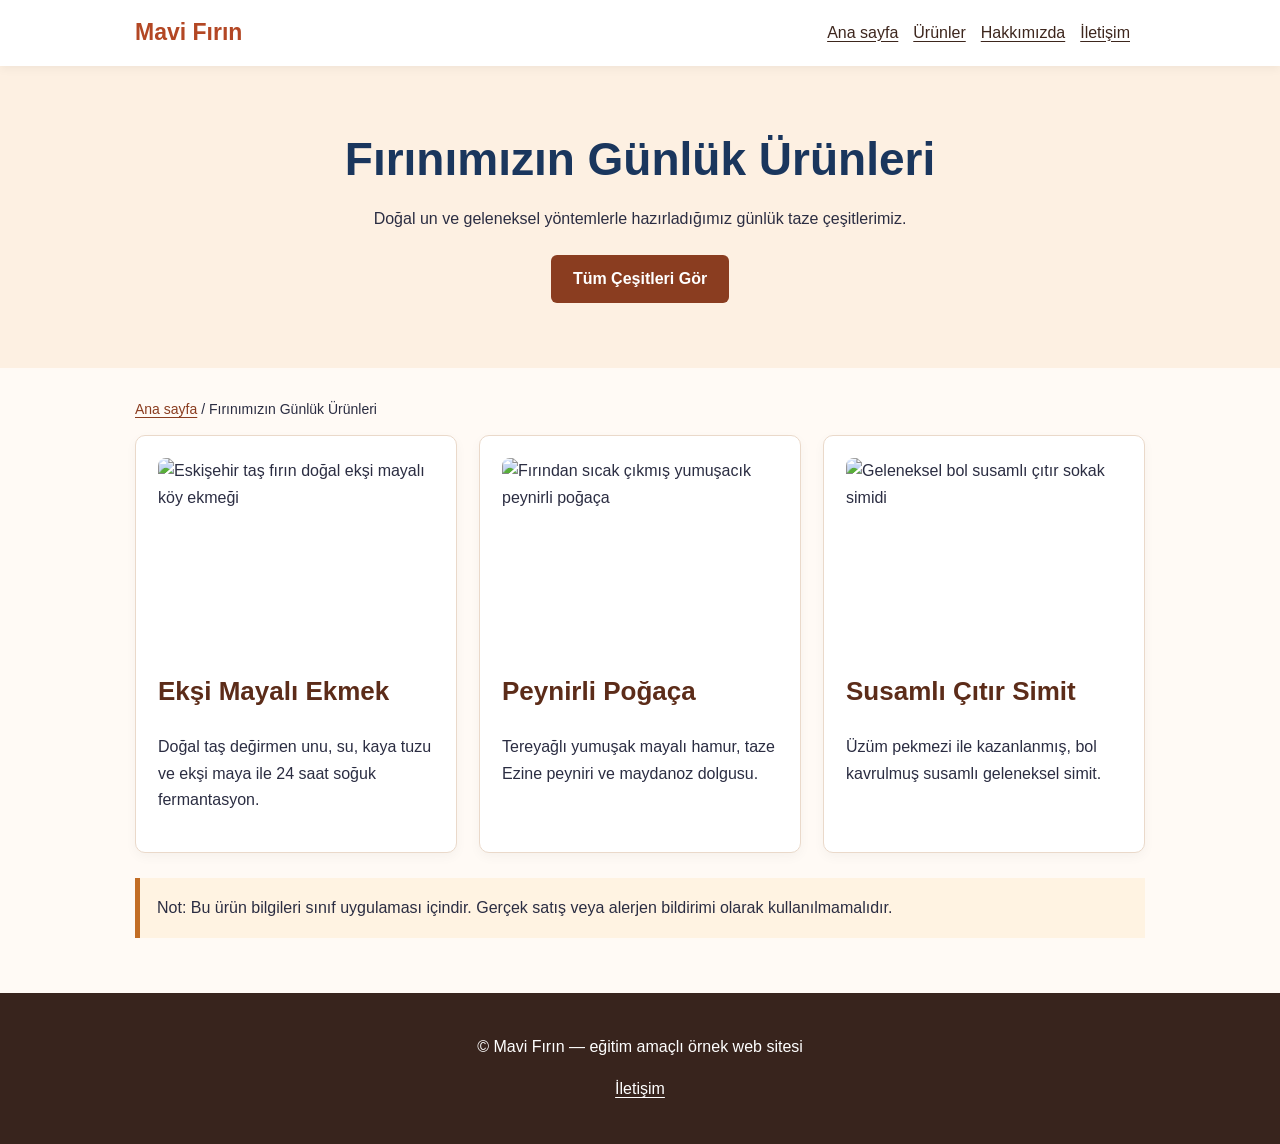
==== urunler.html @ 82b02103 "feat: Mavi Fırın web sitesi ve SEO geliştirmeleri (sewalaksu)" ====
<!doctype html>
<html lang="tr">

<head>
    <meta charset="utf-8">
    <meta name="viewport" content="width=device-width, initial-scale=1">
    <title>Ekmek ve Fırın Çeşitlerimiz | Mavi Fırın Eskişehir</title>
    <meta name="description"
        content="Mavi Fırın taş fırınından çıkan ekşi mayalı köy ekmeği, sıcacık peynirli poğaça ve susamlı simit çeşitleri. İçerikler ve günlük lezzetler burada.">
    <link rel="stylesheet" href="style.css">
    <!-- 8. hafta: Google etiketini Analytics arayüzünden alıp BURAYA yerleştirin; gerçek kimlik yazın. -->
</head>

<body>
    <header>
        <nav aria-label="Ana menü"><a href="index.html" class="brand">Mavi Fırın</a>
            <div><a href="index.html">Ana sayfa</a><a href="urunler.html">Ürünler</a><a
                    href="hakkimizda.html">Hakkımızda</a><a href="iletisim.html">İletişim</a></div>
        </nav>
    </header>
    <section class="hero">
        <h1>Fırınımızın Günlük Ürünleri</h1>
        <p>Doğal un ve geleneksel yöntemlerle hazırladığımız günlük taze çeşitlerimiz.</p>
        <a class="btn" href="urunler.html">Tüm Çeşitleri Gör</a>
    </section>
    <main>
        <p class="crumb"><a href="index.html">Ana sayfa</a> / Fırınımızın Günlük Ürünleri</p>
        <div class="cards">
            <article class="card">
                <img src="images/eksi-mayali-ekmek.jpg" alt="Eskişehir taş fırın doğal ekşi mayalı köy ekmeği" width="400" height="300" loading="lazy">
                <h2>Ekşi Mayalı Ekmek</h2>
                <p>Doğal taş değirmen unu, su, kaya tuzu ve ekşi maya ile 24 saat soğuk fermantasyon.</p>
            </article>
            <article class="card">
                <img src="images/peynirli-pogaca.jpg" alt="Fırından sıcak çıkmış yumuşacık peynirli poğaça" width="400" height="300" loading="lazy">
                <h2>Peynirli Poğaça</h2>
                <p>Tereyağlı yumuşak mayalı hamur, taze Ezine peyniri ve maydanoz dolgusu.</p>
            </article>
            <article class="card">
                <img src="images/simit.jpg" alt="Geleneksel bol susamlı çıtır sokak simidi" width="400" height="300" loading="lazy">
                <h2>Susamlı Çıtır Simit</h2>
                <p>Üzüm pekmezi ile kazanlanmış, bol kavrulmuş susamlı geleneksel simit.</p>
            </article>
        </div>
        <p class="notice">Not: Bu ürün bilgileri sınıf uygulaması içindir. Gerçek satış veya alerjen bildirimi olarak kullanılmamalıdır.</p>
    </main>
    <footer>
        <p>© Mavi Fırın — eğitim amaçlı örnek web sitesi</p>
        <p><a href="iletisim.html">İletişim</a></p>
    </footer>
</body>

</html>
---- style.css ----
* {
    box-sizing: border-box;
}

body {
    margin: 0;
    font-family: Arial, Helvetica, sans-serif;
    color: #2b2d42;
    line-height: 1.65;
    background: #fffaf5;
}

header {
    background: #ffffff;
    box-shadow: 0 2px 10px rgba(0, 0, 0, 0.06);
    position: sticky;
    top: 0;
    z-index: 100;
}

nav {
    max-width: 1050px;
    margin: auto;
    display: flex;
    justify-content: space-between;
    align-items: center;
    gap: 18px;
    padding: 14px 20px;
    flex-wrap: wrap;
}

nav a {
    color: #3d261d;
    margin-right: 15px;
}

nav a:hover,
nav a:focus {
    text-decoration: underline;
}

.brand {
    font-weight: 800;
    font-size: 23px;
    color: #b34724;
    text-decoration: none;
}

.brand:hover,
.brand:focus {
    text-decoration: none;
    opacity: 0.9;
}

.hero {
    background: #fdf0e2;
    padding: 65px 20px;
    text-align: center;
}

.hero h1 {
    font-size: clamp(28px, 5vw, 46px);
    line-height: 1.25;
    max-width: 820px;
    margin: 0 auto 18px;
}

/* H02-U3: style.css dosyasında h1 için yazı rengi */
h1 {
    color: #1a365d;
}

/* H02-S3: Bağlantılara altı çizili görünüm */
a {
    color: #8a3d20;
    text-decoration: underline;
    text-underline-offset: 3px;
}

.hero p {
    max-width: 650px;
    margin: 0 auto 22px;
}

.btn {
    display: inline-block;
    background: #8a3d20;
    color: white;
    padding: 11px 22px;
    border-radius: 6px;
    text-decoration: none;
    font-weight: 600;
}

.btn:hover {
    background: #6e2e16;
}

main {
    max-width: 1050px;
    margin: 30px auto;
    padding: 0 20px;
}

h2 {
    font-size: 26px;
    color: #5c2c19;
}

h3 {
    font-size: 20px;
    color: #5c2c19;
}

.cards {
    display: grid;
    grid-template-columns: repeat(auto-fit, minmax(250px, 1fr));
    gap: 22px;
}

.card {
    background: #ffffff;
    padding: 22px;
    border-radius: 10px;
    border: 1px solid #ead9ca;
    box-shadow: 0 4px 12px rgba(0, 0, 0, 0.04);
}

.card img {
    width: 100%;
    height: 190px;
    object-fit: cover;
    border-radius: 8px;
    margin-bottom: 14px;
    display: block;
}

.notice {
    padding: 17px;
    background: #fff3e2;
    border-left: 5px solid #c26d25;
    margin: 25px 0;
}

footer {
    margin-top: 55px;
    padding: 25px;
    background: #38241d;
    color: #ffffff;
    text-align: center;
}

footer a {
    color: #ffffff;
    text-decoration: underline;
}

.crumb {
    font-size: 14px;
}

label {
    display: block;
    margin: 15px 0 4px;
    font-weight: 600;
}

input,
textarea {
    width: 100%;
    max-width: 550px;
    padding: 10px;
    border: 1px solid #987b6c;
    border-radius: 6px;
}

button {
    background: #8a3d20;
    color: white;
    padding: 12px 24px;
    border: 0;
    border-radius: 6px;
    cursor: pointer;
    font-weight: 600;
}

button:hover {
    background: #6e2e16;
}

/* H02-S4: Taşan öğeleri engelleme kuralları (responsive ve max-width) */
img,
table,
pre {
    max-width: 100%;
    height: auto;
}

@media (max-width: 600px) {
    nav {
        display: block;
    }

    nav a {
        display: inline-block;
        margin: 4px 9px 4px 0;
    }

    .hero {
        padding: 45px 16px;
    }
}
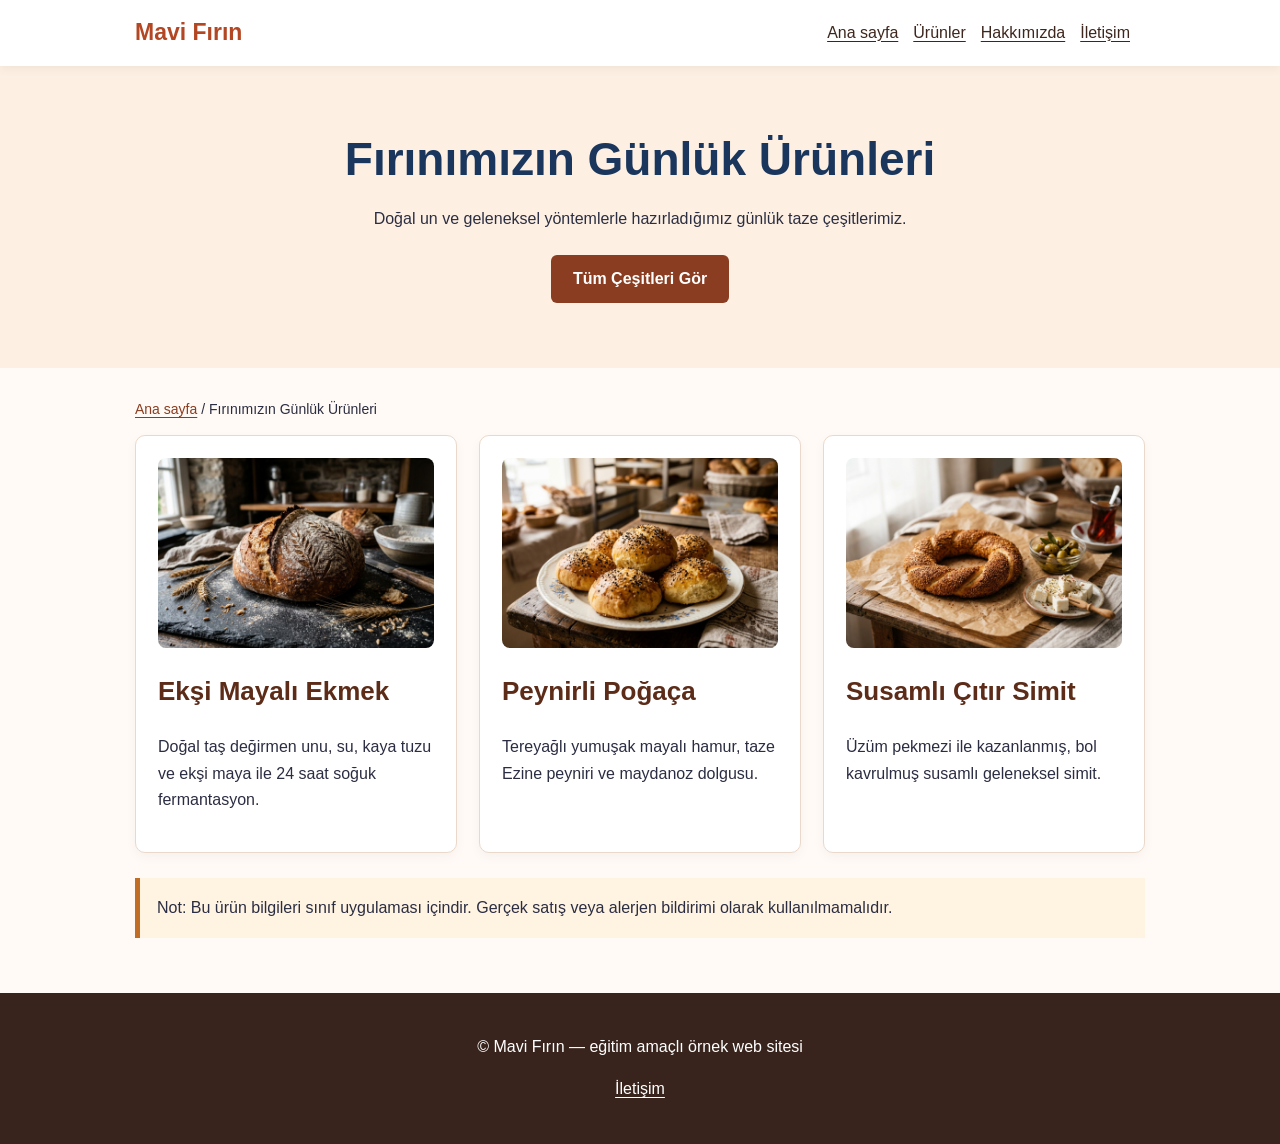
==== commit 3d7d532f: "feat: ödev için tamamen özgün yeni ürün görselleri eklendi" ====
--- a/urunler.html
+++ b/urunler.html
@@ -27,17 +27,17 @@
         <p class="crumb"><a href="index.html">Ana sayfa</a> / Fırınımızın Günlük Ürünleri</p>
         <div class="cards">
             <article class="card">
-                <img src="images/eksi-mayali-ekmek.jpg" alt="Eskişehir taş fırın doğal ekşi mayalı köy ekmeği" width="400" height="300" loading="lazy">
+                <img src="images/koy-ekmegi.jpg" alt="Eskişehir taş fırın doğal ekşi mayalı köy ekmeği" width="400" height="300" loading="lazy">
                 <h2>Ekşi Mayalı Ekmek</h2>
                 <p>Doğal taş değirmen unu, su, kaya tuzu ve ekşi maya ile 24 saat soğuk fermantasyon.</p>
             </article>
             <article class="card">
-                <img src="images/peynirli-pogaca.jpg" alt="Fırından sıcak çıkmış yumuşacık peynirli poğaça" width="400" height="300" loading="lazy">
+                <img src="images/koy-pogacasi.jpg" alt="Fırından sıcak çıkmış yumuşacık peynirli poğaça" width="400" height="300" loading="lazy">
                 <h2>Peynirli Poğaça</h2>
                 <p>Tereyağlı yumuşak mayalı hamur, taze Ezine peyniri ve maydanoz dolgusu.</p>
             </article>
             <article class="card">
-                <img src="images/simit.jpg" alt="Geleneksel bol susamlı çıtır sokak simidi" width="400" height="300" loading="lazy">
+                <img src="images/citir-simit.jpg" alt="Geleneksel bol susamlı çıtır sokak simidi" width="400" height="300" loading="lazy">
                 <h2>Susamlı Çıtır Simit</h2>
                 <p>Üzüm pekmezi ile kazanlanmış, bol kavrulmuş susamlı geleneksel simit.</p>
             </article>
